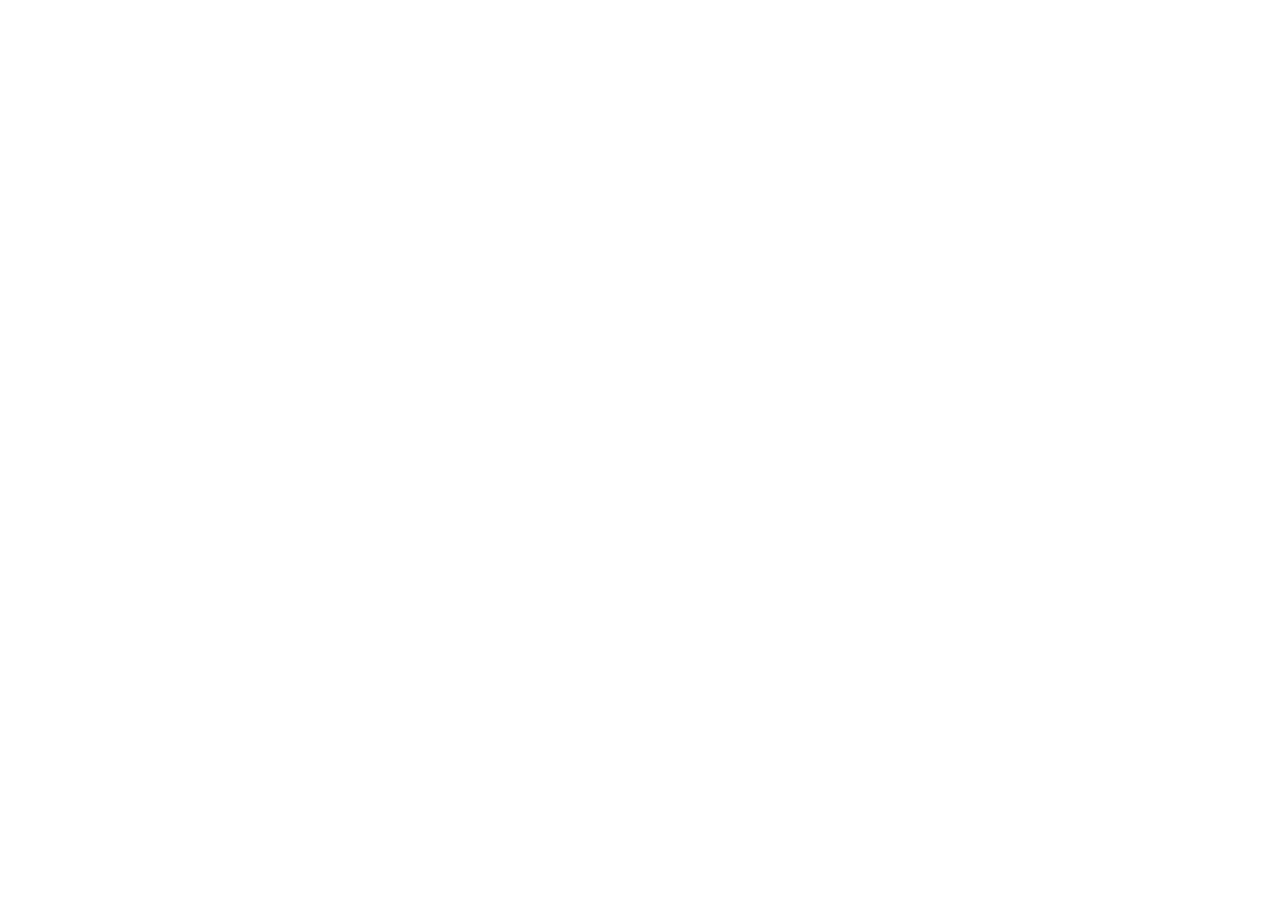
==== index.html @ c77d4682 "Update" ====
<!doctype html>
<html lang="en">
    <head>
        <meta charset="UTF-8" />
        <meta name="viewport" content="width=device-width, initial-scale=1.0" />

        <title>Whispering Pines</title>

        <link rel="stylesheet" href="css/style.css" />
    </head>

    <body></body>
</html>
---- css/style.css ----
:root {
    /* Colors */
    --primary-color: #2f5d50;
    --primary-dark: #1e3d34;
    --primary-light: #4f8a74;

    --background-light: #f5f8f6;
    --background-white: #ffffff;

    --text-dark: #2b2b2b;
    --text-light: #666666;

    /* Effects */
    --overlay: rgba(0, 0, 0, 0.35);
    --shadow: rgba(0, 0, 0, 0.15);

    /* Common Values */
    --border-radius: 10px;
    --section-padding: 80px;
}
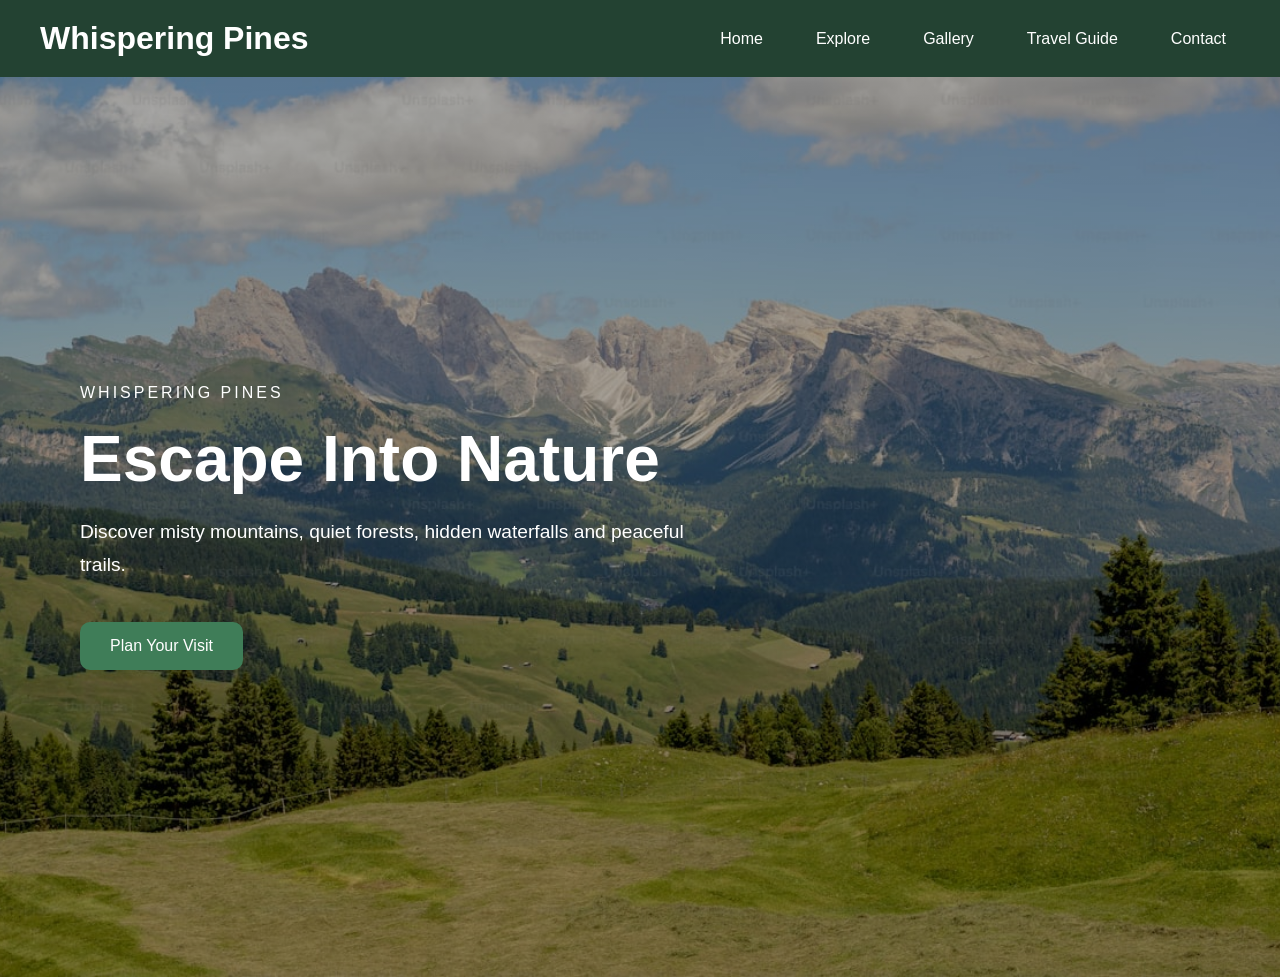
==== commit 40ba3ff1: "update" ====
--- a/index.html
+++ b/index.html
@@ -9,5 +9,40 @@
         <link rel="stylesheet" href="css/style.css" />
     </head>
 
-    <body></body>
+    <body>
+        <header>
+            <nav>
+                <h1>Whispering Pines</h1>
+
+                <ul>
+                    <li><a href="index.html">Home</a></li>
+                    <li><a href="explore.html">Explore</a></li>
+                    <li><a href="gallery.html">Gallery</a></li>
+                    <li><a href="travel-guide.html">Travel Guide</a></li>
+                    <li><a href="contact.html">Contact</a></li>
+                </ul>
+            </nav>
+        </header>
+
+        <main>
+            <section class="hero">
+                <div class="hero-content">
+                    <p class="hero-tag">Whispering Pines</p>
+
+                    <h2>Escape Into Nature</h2>
+
+                    <p class="hero-text">
+                        Discover misty mountains, quiet forests, hidden
+                        waterfalls and peaceful trails.
+                    </p>
+
+                    <a href="travel-guide.html" class="btn">
+                        Plan Your Visit
+                    </a>
+                </div>
+            </section>
+        </main>
+
+        <footer></footer>
+    </body>
 </html>
--- a/css/style.css
+++ b/css/style.css
@@ -1,8 +1,8 @@
 :root {
     /* Colors */
-    --primary-color: #2f5d50;
-    --primary-dark: #1e3d34;
-    --primary-light: #4f8a74;
+    --primary-color: #3f7d58;
+    --primary-dark: #234232;
+    --primary-light: #5f9b76;
 
     --background-light: #f5f8f6;
     --background-white: #ffffff;
@@ -18,3 +18,123 @@
     --border-radius: 10px;
     --section-padding: 80px;
 }
+
+* {
+    margin: 0;
+    padding: 0;
+    box-sizing: border-box;
+    user-select: none;
+}
+
+body {
+    font-family: Arial, sans-serif;
+    color: var(--text-dark);
+    background-color: var(--background-light);
+}
+
+header {
+    background-color: var(--primary-dark);
+}
+
+nav h1 {
+    color: var(--background-white);
+    font-size: 2rem;
+    white-space: nowrap;
+}
+
+nav {
+    display: flex;
+    justify-content: space-between;
+    align-items: center;
+
+    padding: 20px 40px;
+}
+
+nav ul {
+    list-style: none;
+
+    display: flex;
+
+    gap: 25px;
+}
+
+nav a {
+    text-decoration: none;
+    color: var(--background-white);
+
+    padding: 8px 14px;
+    border-radius: var(--border-radius);
+
+    transition:
+        background-color 0.3s,
+        color 0.3s;
+
+    -webkit-tap-highlight-color: transparent;
+}
+
+nav a:active {
+    background-color: var(--primary-color);
+}
+
+.hero {
+    height: 100vh;
+    padding: var(--section-padding);
+
+    display: flex;
+    align-items: center;
+
+    background-image:
+        linear-gradient(var(--overlay), var(--overlay)),
+        url("../images/image2.jpeg");
+
+    background-size: cover;
+    background-position: center;
+}
+
+.hero-content {
+    max-width: 650px;
+}
+
+.hero-tag {
+    color: var(--background-white);
+    text-transform: uppercase;
+    letter-spacing: 3px;
+    margin-bottom: 20px;
+}
+
+.hero h2 {
+    font-size: 4rem;
+    color: var(--background-white);
+    margin-bottom: 20px;
+}
+
+.hero-text {
+    font-size: 1.2rem;
+    color: var(--background-white);
+
+    line-height: 1.7;
+
+    margin-bottom: 40px;
+}
+
+.btn {
+    display: inline-block;
+
+    text-decoration: none;
+
+    background-color: var(--primary-color);
+    color: var(--background-white);
+
+    padding: 15px 30px;
+
+    border-radius: var(--border-radius);
+
+    transition:
+        background-color 0.3s,
+        transform 0.3s;
+}
+
+.btn:active {
+    background-color: var(--primary-light);
+    transform: scale(1.05);
+}
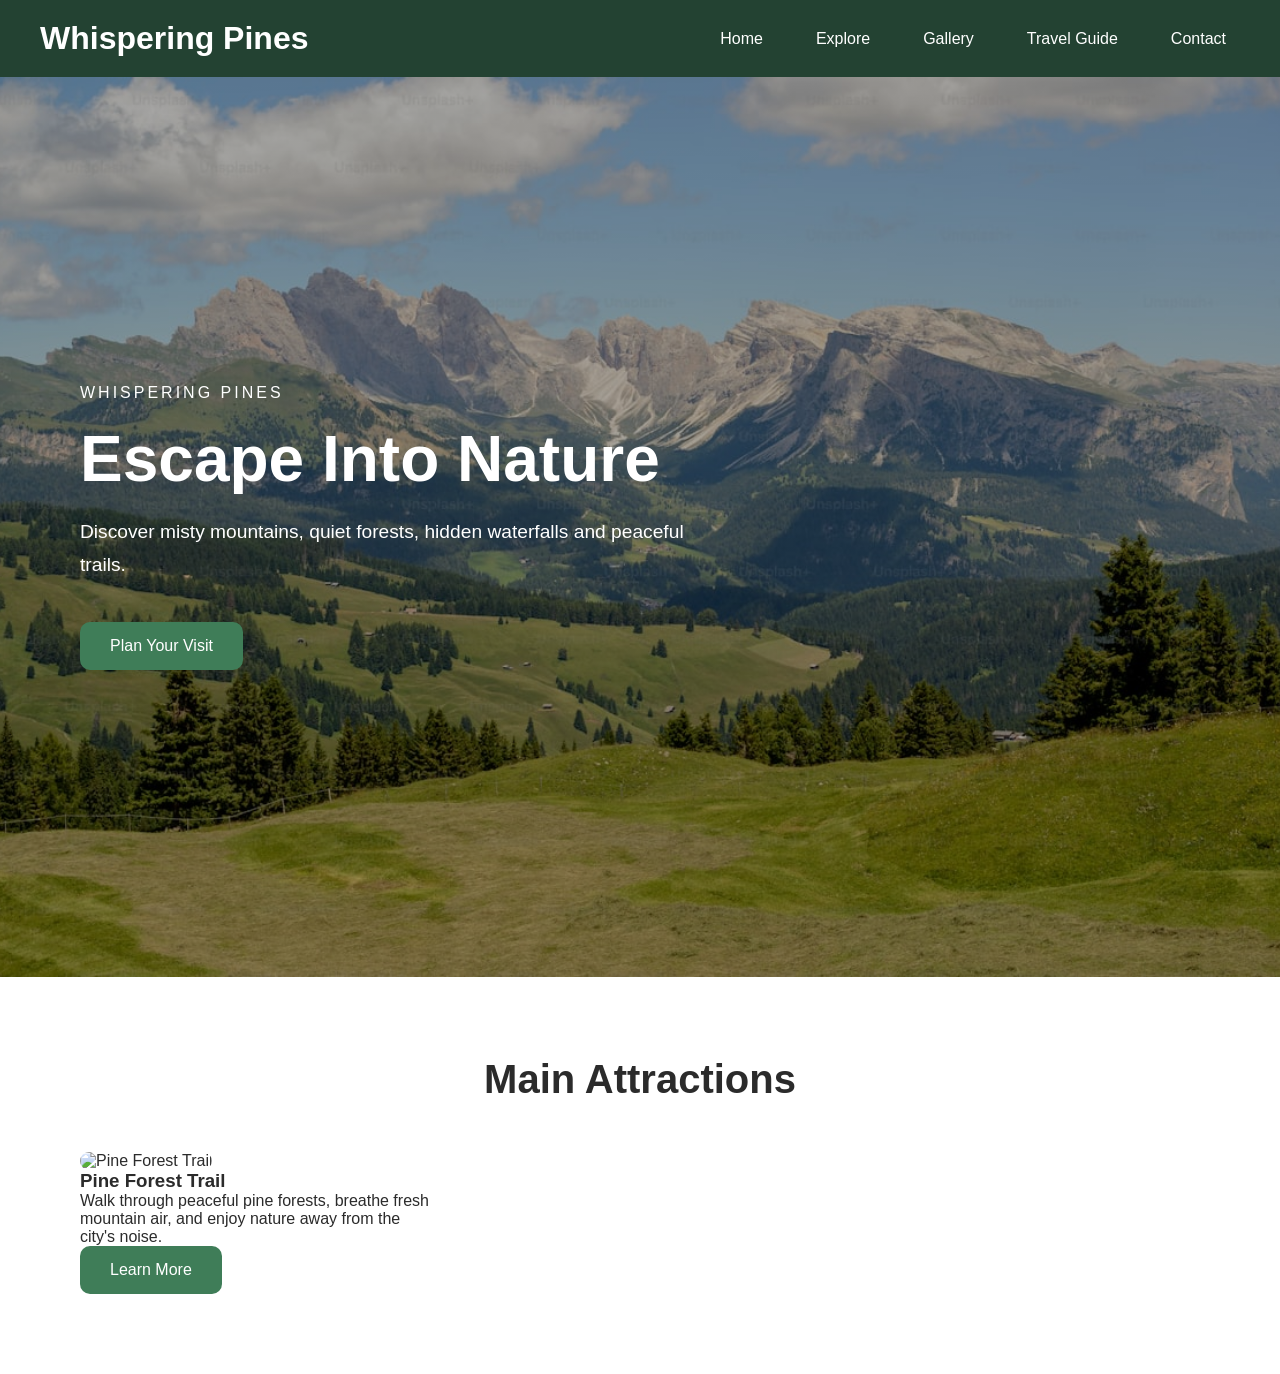
==== commit 279e0fa8: "update" ====
--- a/index.html
+++ b/index.html
@@ -41,6 +41,33 @@
                     </a>
                 </div>
             </section>
+
+            <section class="attractions">
+                <h2>Main Attractions</h2>
+
+                <div class="attraction-cards">
+                    <article class="card">
+                        <img
+                            src="images/pine-forest.jpg"
+                            alt="Pine Forest Trail"
+                        />
+
+                        <h3>Pine Forest Trail</h3>
+
+                        <p>
+                            Walk through peaceful pine forests, breathe fresh
+                            mountain air, and enjoy nature away from the city's
+                            noise.
+                        </p>
+
+                        <a href="explore.html" class="btn"> Learn More </a>
+                    </article>
+
+                    <article class="card"></article>
+
+                    <article class="card"></article>
+                </div>
+            </section>
         </main>
 
         <footer></footer>
--- a/css/style.css
+++ b/css/style.css
@@ -138,3 +138,33 @@
     background-color: var(--primary-light);
     transform: scale(1.05);
 }
+
+.btn:hover {
+    background-color: var(--primary-light);
+    transform: translateY(-3px);
+}
+
+.attractions {
+    padding: var(--section-padding);
+    background-color: var(--background-white);
+}
+
+.attractions h2 {
+    text-align: center;
+    font-size: 2.5rem;
+    margin-bottom: 50px;
+}
+.card img {
+    width: 100%;
+    height: 250px;
+
+    object-fit: cover;
+
+    border-radius: var(--border-radius);
+}
+
+.attraction-cards {
+    display: grid;
+    grid-template-columns: repeat(3, 1fr);
+    gap: 30px;
+}
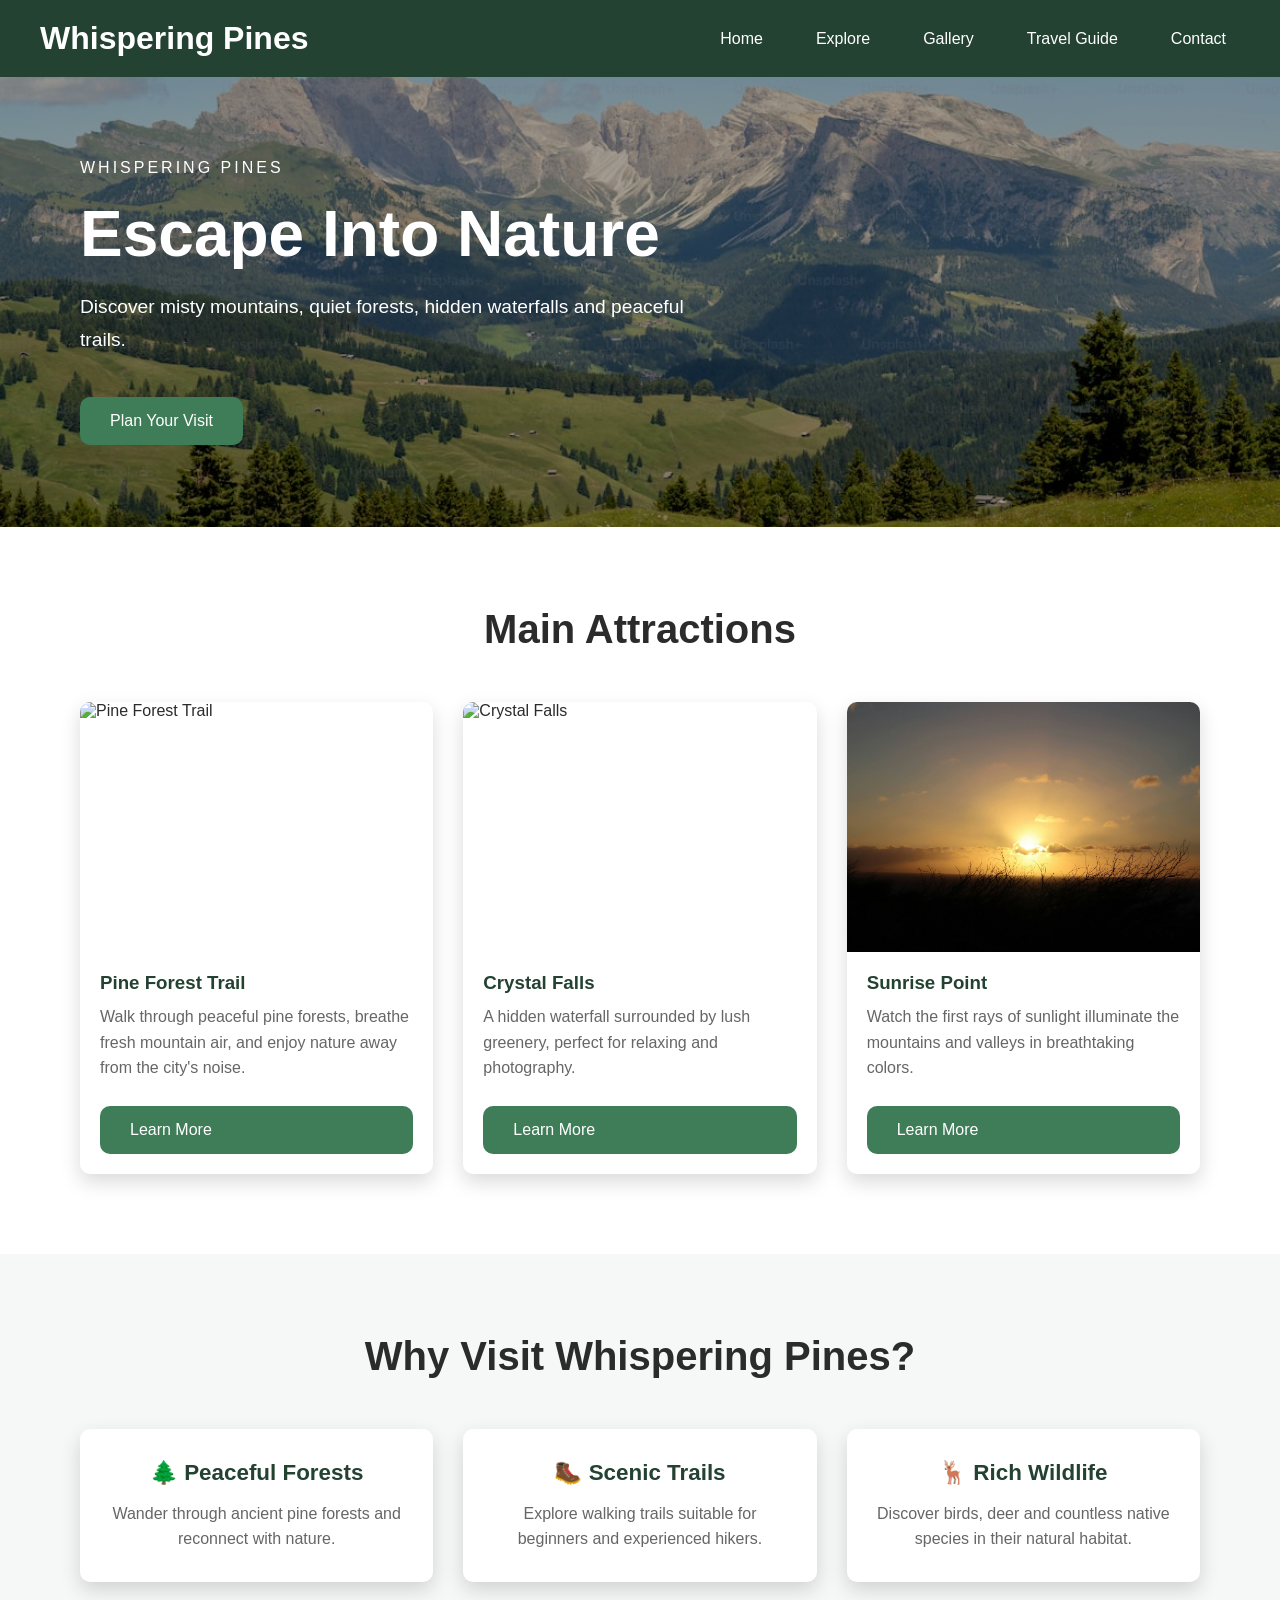
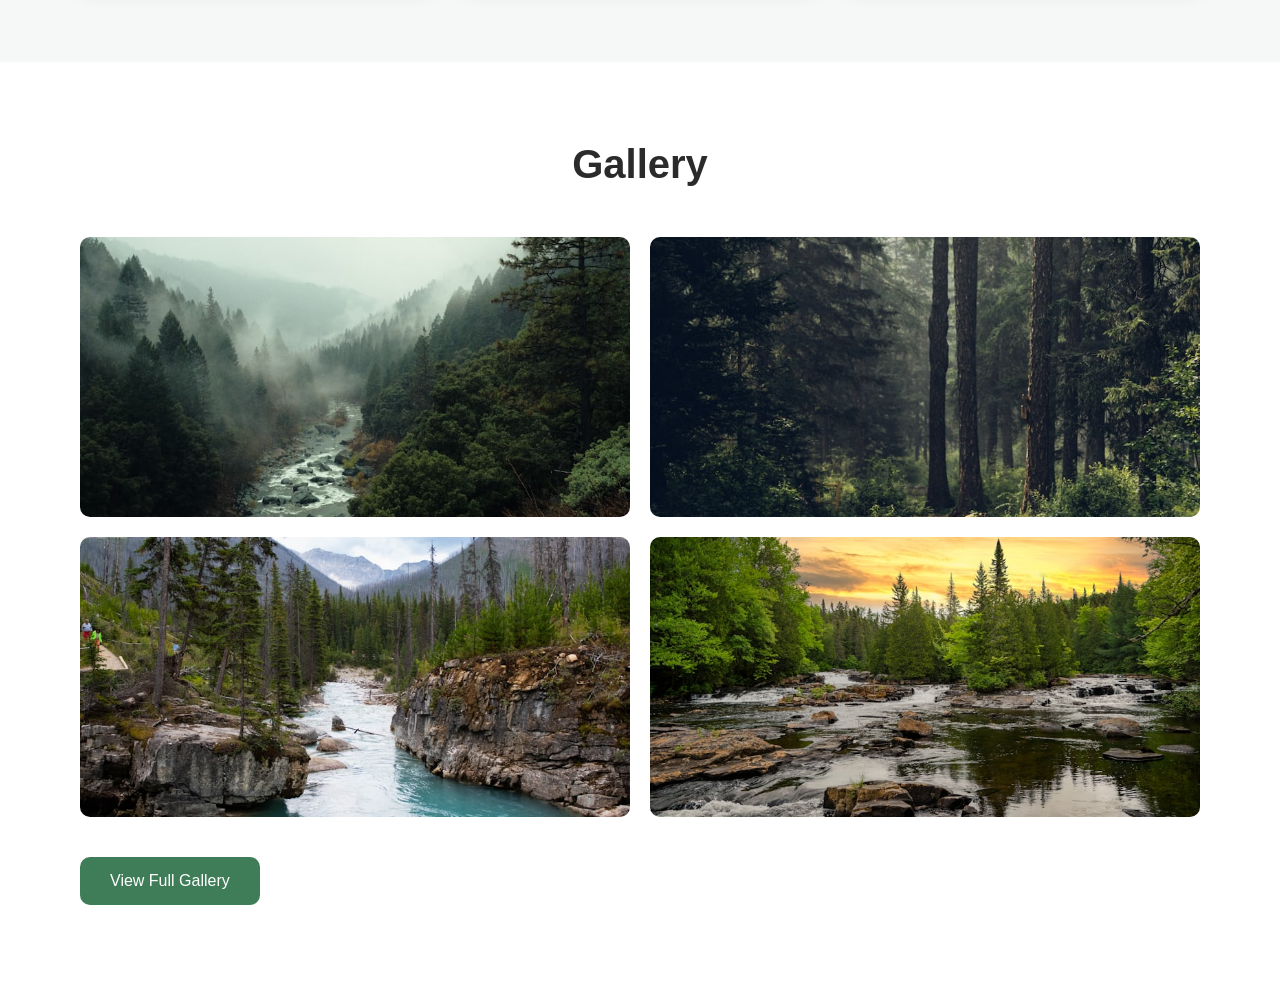
==== commit b27ca2a1: "update" ====
--- a/index.html
+++ b/index.html
@@ -63,10 +63,85 @@
                         <a href="explore.html" class="btn"> Learn More </a>
                     </article>
 
-                    <article class="card"></article>
+                    <article class="card">
+                        <img
+                            src="images/crystal-falls.jpg"
+                            alt="Crystal Falls"
+                        />
 
-                    <article class="card"></article>
+                        <h3>Crystal Falls</h3>
+
+                        <p>
+                            A hidden waterfall surrounded by lush greenery,
+                            perfect for relaxing and photography.
+                        </p>
+
+                        <a href="explore.html" class="btn">Learn More</a>
+                    </article>
+
+                    <article class="card">
+                        <img
+                            src="images/sunrise-point.jpg"
+                            alt="Sunrise Point"
+                        />
+
+                        <h3>Sunrise Point</h3>
+
+                        <p>
+                            Watch the first rays of sunlight illuminate the
+                            mountains and valleys in breathtaking colors.
+                        </p>
+
+                        <a href="explore.html" class="btn">Learn More</a>
+                    </article>
                 </div>
+            </section>
+            <section class="why-visit">
+                <h2>Why Visit Whispering Pines?</h2>
+
+                <div class="features">
+                    <article class="feature">
+                        <h3>🌲 Peaceful Forests</h3>
+
+                        <p>
+                            Wander through ancient pine forests and reconnect
+                            with nature.
+                        </p>
+                    </article>
+
+                    <article class="feature">
+                        <h3>🥾 Scenic Trails</h3>
+
+                        <p>
+                            Explore walking trails suitable for beginners and
+                            experienced hikers.
+                        </p>
+                    </article>
+
+                    <article class="feature">
+                        <h3>🦌 Rich Wildlife</h3>
+
+                        <p>
+                            Discover birds, deer and countless native species in
+                            their natural habitat.
+                        </p>
+                    </article>
+                </div>
+            </section>
+            <section class="gallery-preview">
+                <h2>Gallery</h2>
+
+                <div class="gallery-grid">
+                    <img src="images/gallery1.jpeg" alt="Mountain View" />
+
+                    <img src="images/gallery2.jpeg" alt="Pine Forest" />
+
+                    <img src="images/gallery3.jpeg" alt="Crystal Falls" />
+
+                    <img src="images/gallery4.jpeg" alt="Sunrise Point" />
+                </div>
+
+                <a href="gallery.html" class="btn"> View Full Gallery </a>
             </section>
         </main>
 
--- a/css/style.css
+++ b/css/style.css
@@ -77,7 +77,7 @@
 }
 
 .hero {
-    height: 100vh;
+    height: 50vh;
     padding: var(--section-padding);
 
     display: flex;
@@ -89,10 +89,12 @@
 
     background-size: cover;
     background-position: center;
+    /* border: 20px solid; */
 }
 
 .hero-content {
     max-width: 650px;
+    /* border: 2px solid; */
 }
 
 .hero-tag {
@@ -100,6 +102,7 @@
     text-transform: uppercase;
     letter-spacing: 3px;
     margin-bottom: 20px;
+    /* border: 2px solid; */
 }
 
 .hero h2 {
@@ -159,8 +162,6 @@
     height: 250px;
 
     object-fit: cover;
-
-    border-radius: var(--border-radius);
 }
 
 .attraction-cards {
@@ -168,3 +169,120 @@
     grid-template-columns: repeat(3, 1fr);
     gap: 30px;
 }
+
+.card {
+    background-color: var(--background-white);
+
+    border-radius: var(--border-radius);
+
+    box-shadow: 0 8px 20px var(--shadow);
+
+    overflow: hidden;
+    display: flex;
+    flex-direction: column;
+
+    transition:
+        transform 0.3s,
+        box-shadow 0.3s;
+}
+
+.card h3 {
+    margin: 20px 20px 10px;
+    color: var(--primary-dark);
+}
+.card p {
+    margin: 0 20px 25px;
+    color: var(--text-light);
+    line-height: 1.6;
+}
+
+.card .btn {
+    margin: auto 20px 20px;
+}
+
+.card:hover {
+    transform: translateY(-8px);
+    box-shadow: 0 16px 30px var(--shadow);
+}
+
+.why-visit {
+    padding: var(--section-padding);
+    background-color: var(--background-light);
+}
+
+.why-visit h2 {
+    text-align: center;
+    font-size: 2.5rem;
+    margin-bottom: 50px;
+}
+
+.features {
+    display: grid;
+    grid-template-columns: repeat(3, 1fr);
+    gap: 30px;
+}
+
+.feature {
+    background-color: var(--background-white);
+
+    padding: 30px;
+
+    border-radius: var(--border-radius);
+
+    box-shadow: 0 8px 20px var(--shadow);
+
+    text-align: center;
+
+    transition:
+        transform 0.3s,
+        box-shadow 0.3s;
+}
+
+.feature h3 {
+    margin-bottom: 15px;
+    color: var(--primary-dark);
+
+    font-size: 1.4rem;
+}
+
+.feature p {
+    color: var(--text-light);
+
+    line-height: 1.6;
+}
+
+.feature:hover {
+    transform: translateY(-8px);
+    box-shadow: 0 16px 30px var(--shadow);
+}
+
+.gallery-preview {
+    padding: var(--section-padding);
+    background-color: var(--background-white);
+}
+
+.gallery-preview h2 {
+    text-align: center;
+    font-size: 2.5rem;
+    margin-bottom: 50px;
+}
+
+.gallery-grid {
+    display: grid;
+
+    grid-template-columns: repeat(2, 1fr);
+
+    gap: 20px;
+
+    margin-bottom: 40px;
+}
+.gallery-grid img {
+    width: 100%;
+    height: 280px;
+
+    object-fit: cover;
+
+    border-radius: var(--border-radius);
+
+    display: block;
+}
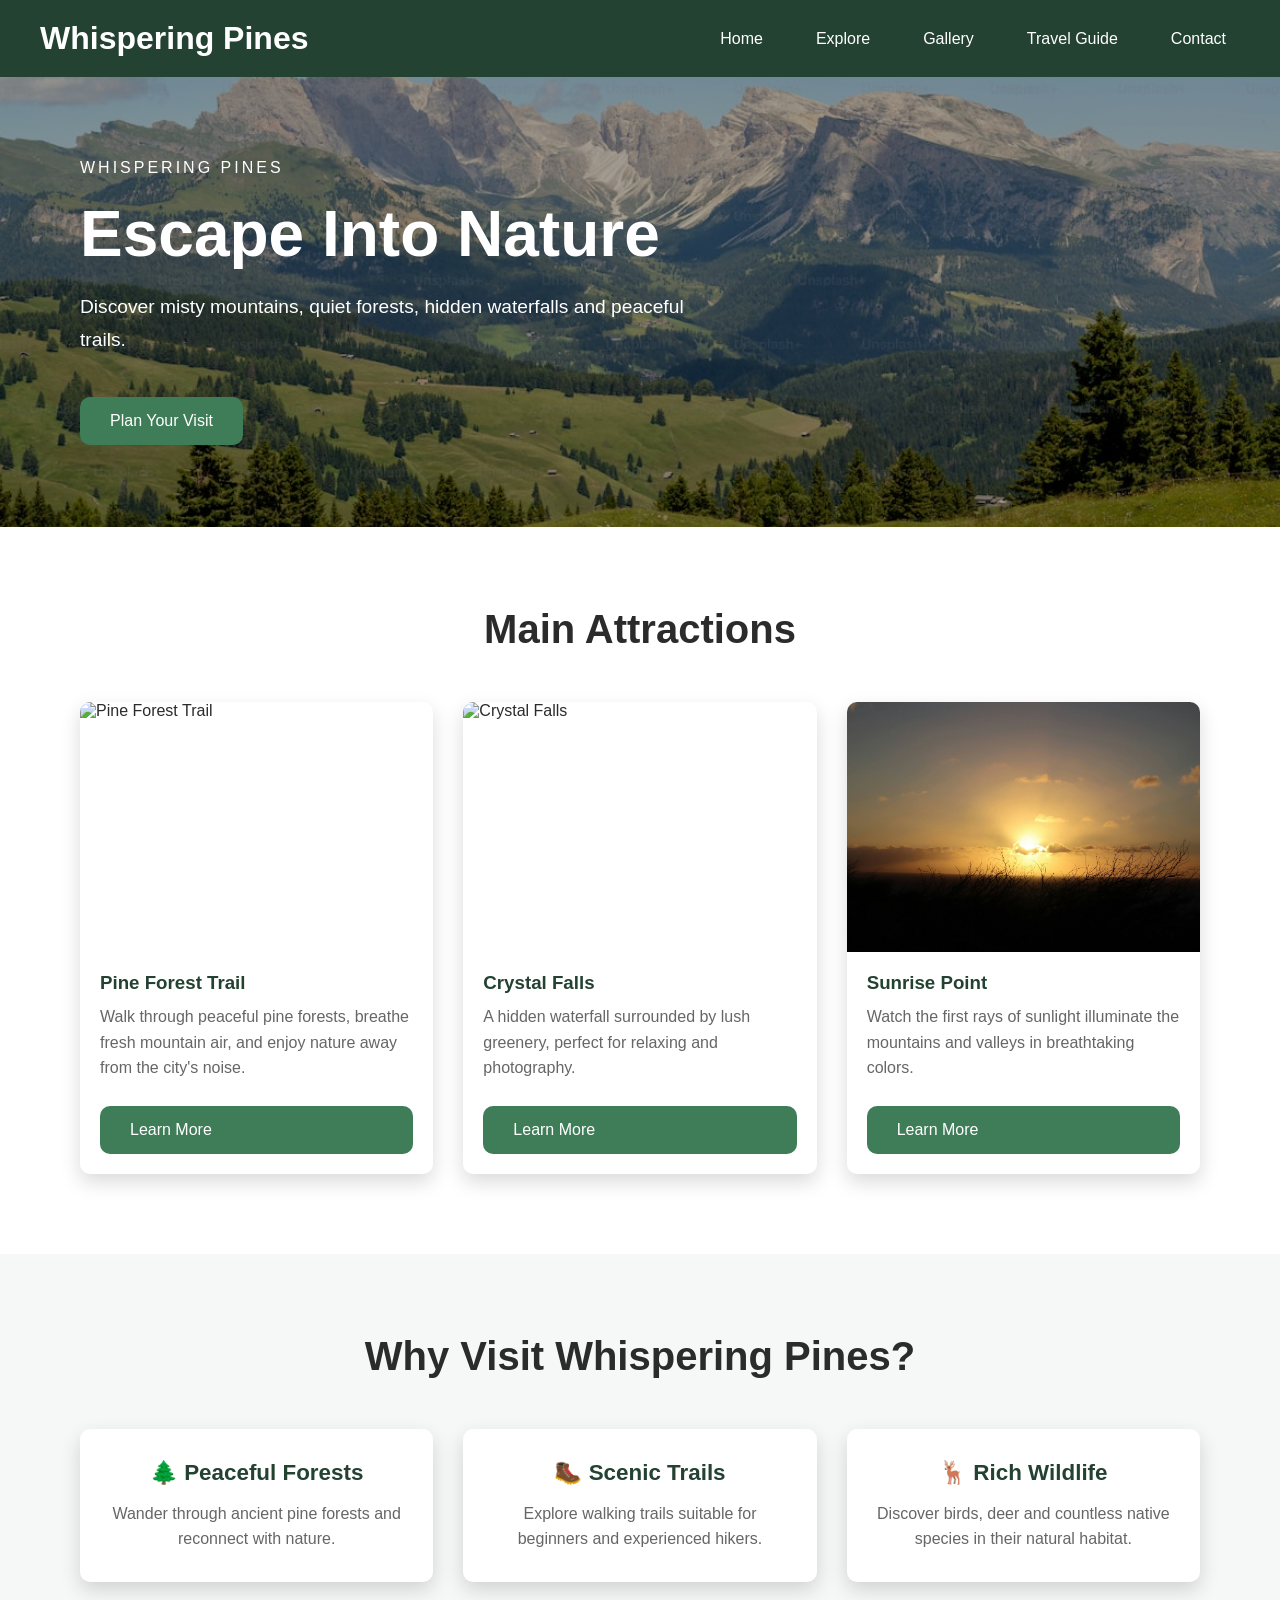
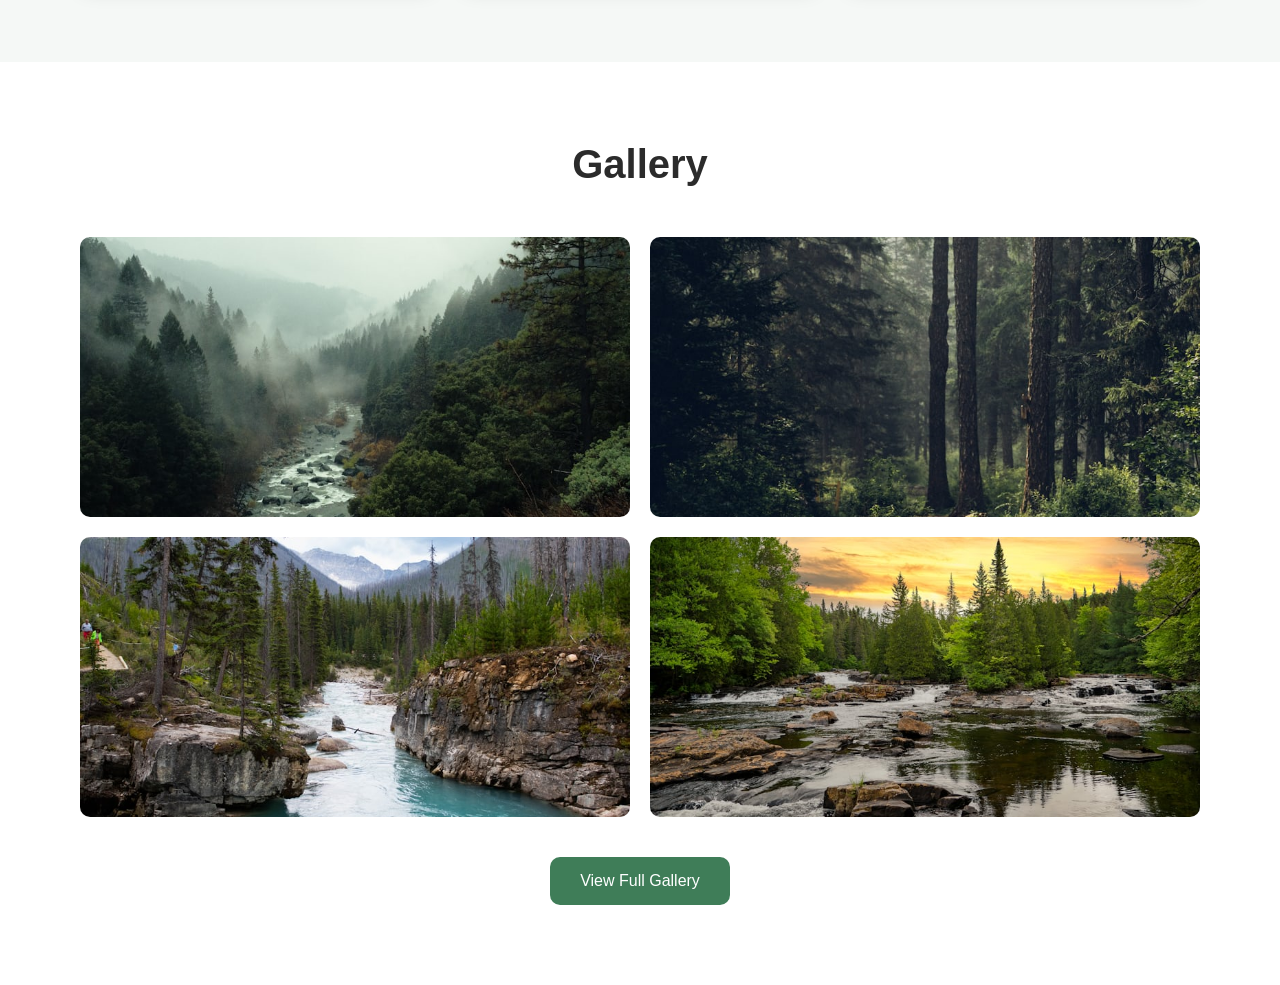
==== commit 51fe12c2: "update" ====
--- a/index.html
+++ b/index.html
@@ -140,8 +140,9 @@
 
                     <img src="images/gallery4.jpeg" alt="Sunrise Point" />
                 </div>
-
-                <a href="gallery.html" class="btn"> View Full Gallery </a>
+                <div class="gallery-btn">
+                    <a href="gallery.html" class="btn"> View Full Gallery </a>
+                </div>
             </section>
         </main>
 
--- a/css/style.css
+++ b/css/style.css
@@ -285,4 +285,8 @@
     border-radius: var(--border-radius);
 
     display: block;
-}+}
+.gallery-btn {
+    text-align: center;
+    /* border: 2px solid; */
+}
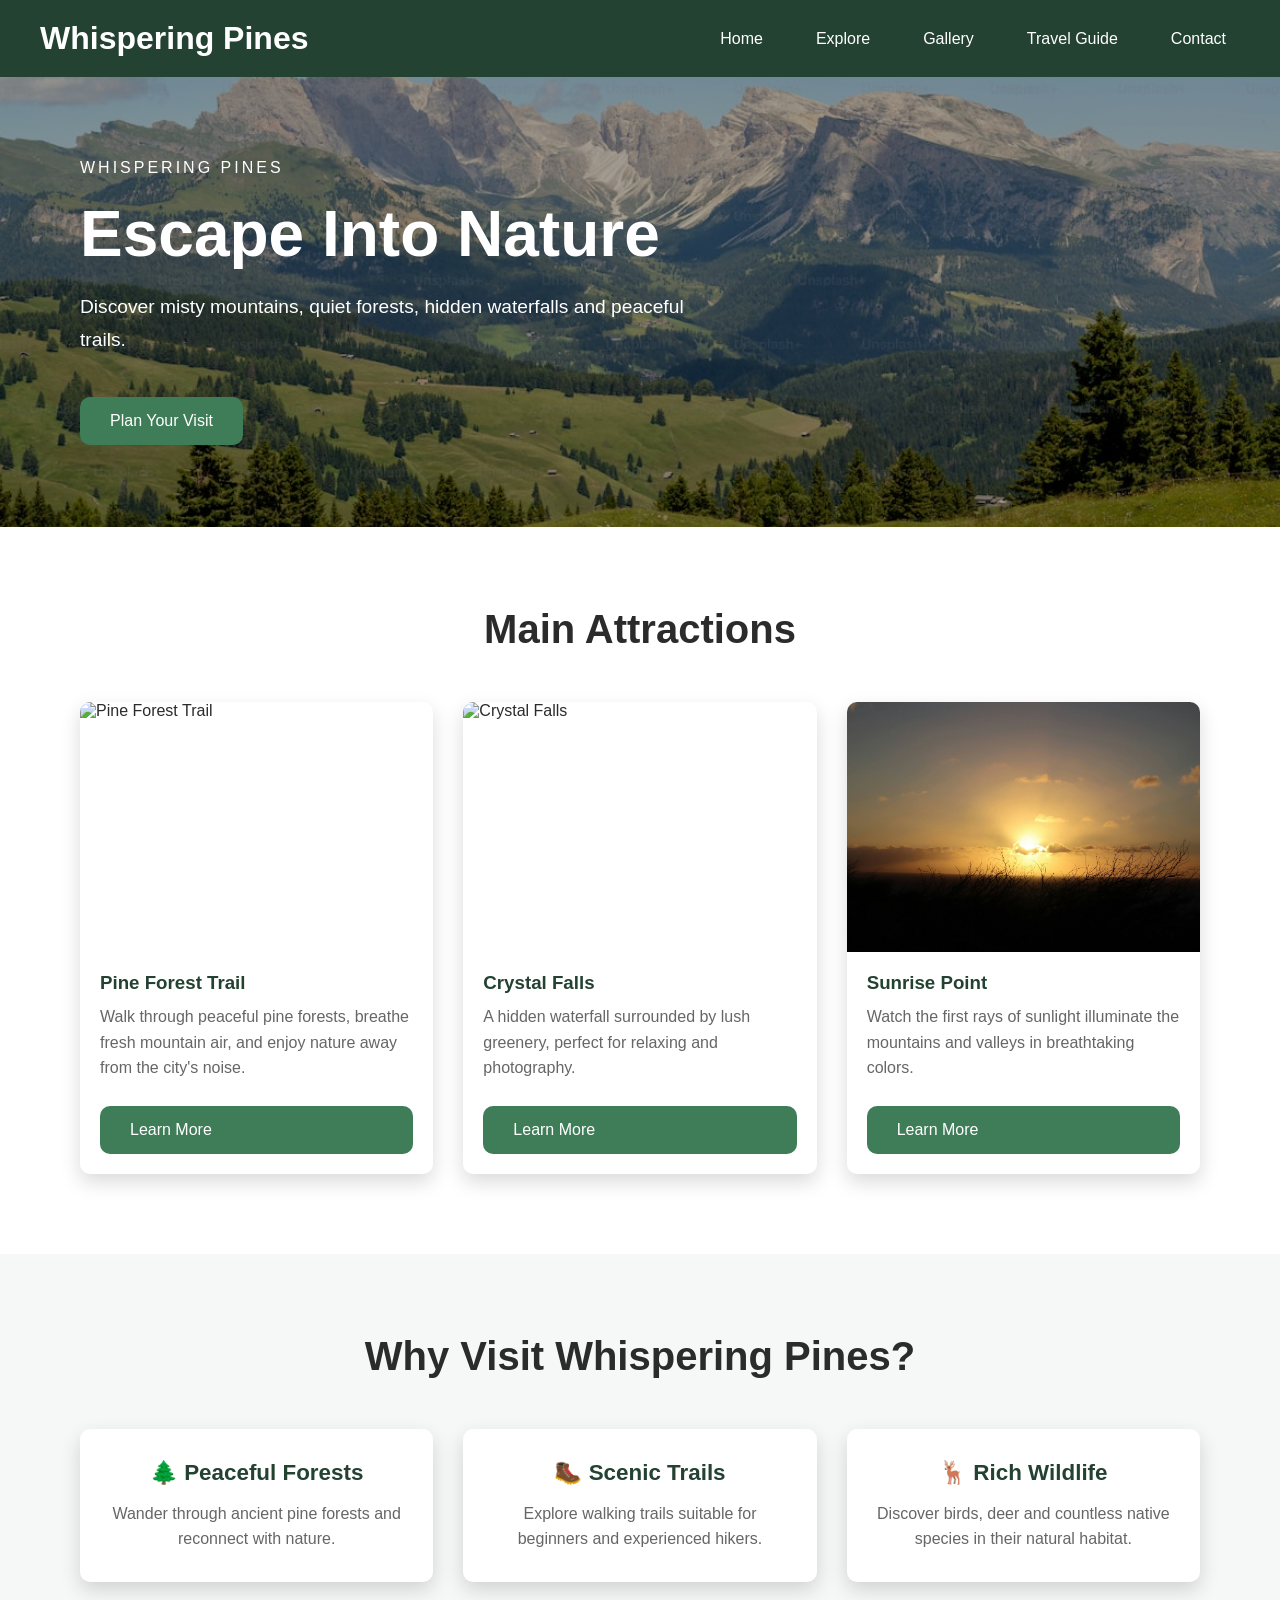
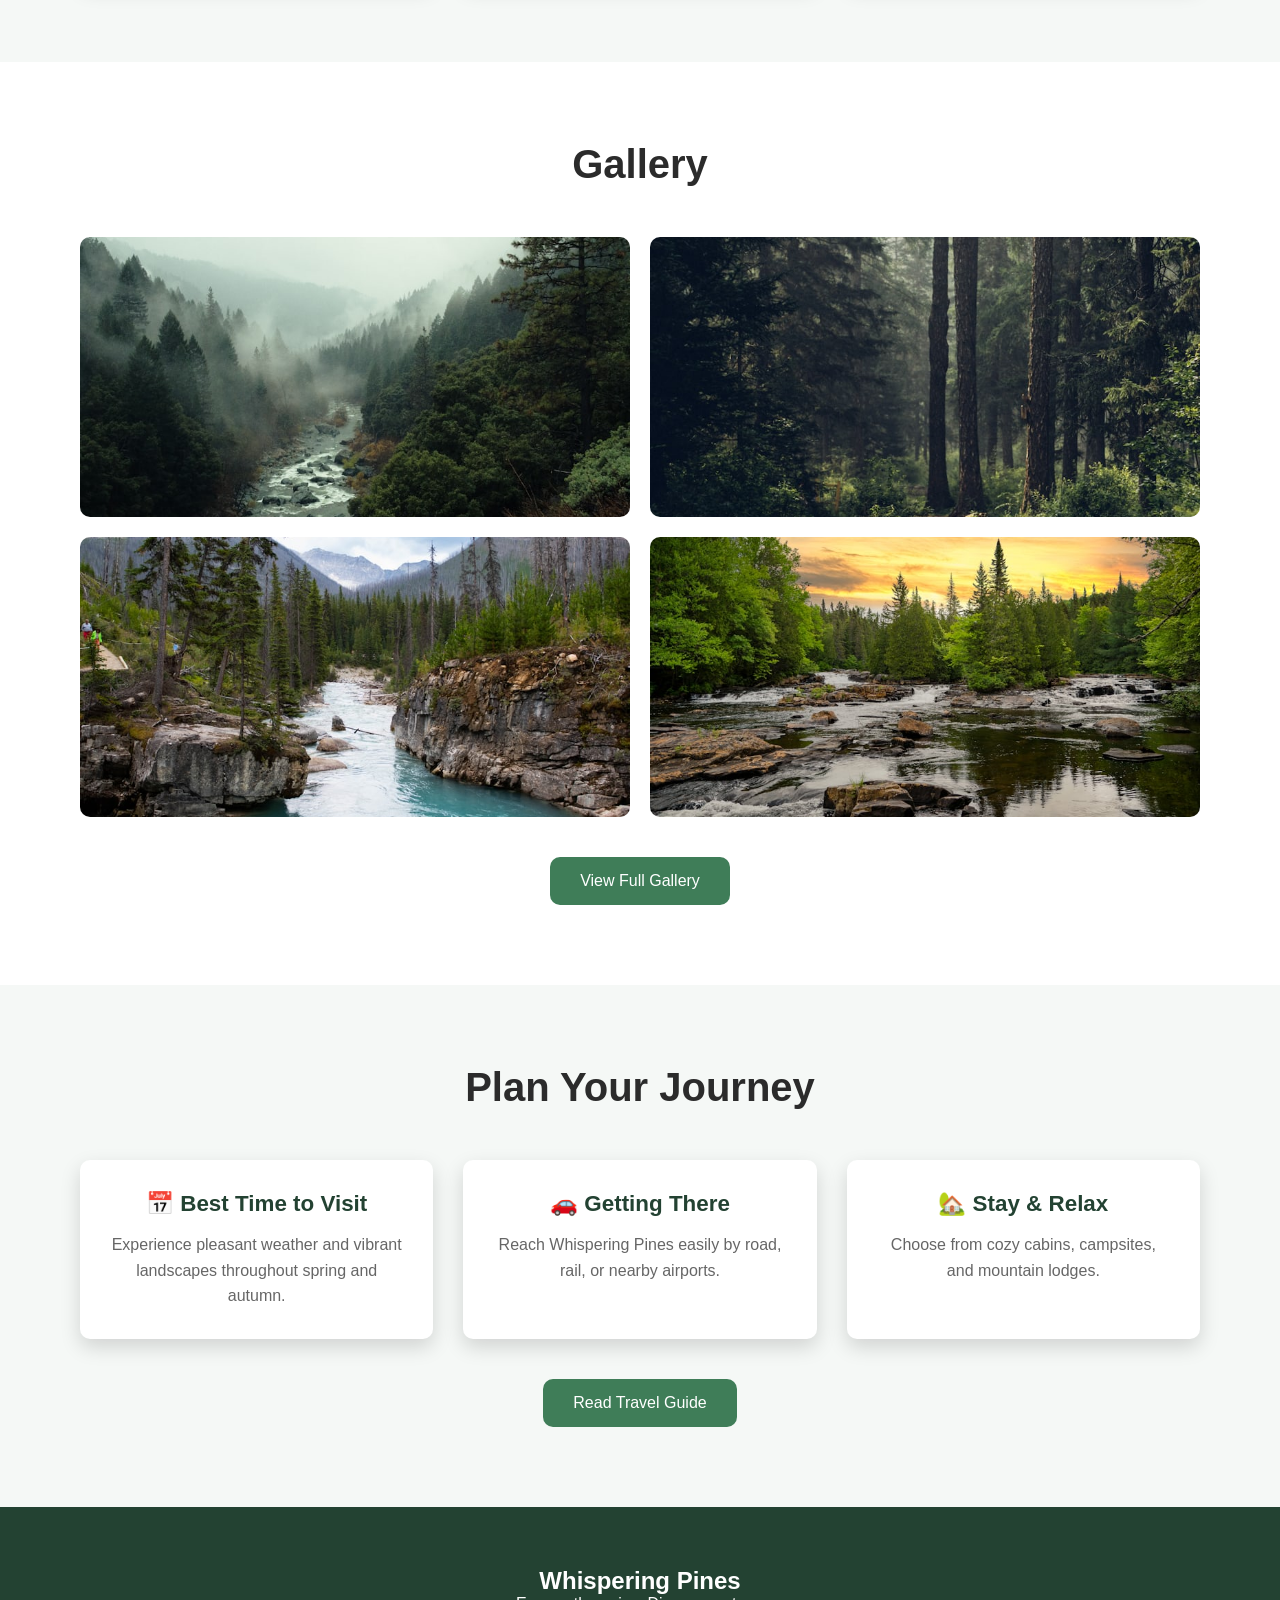
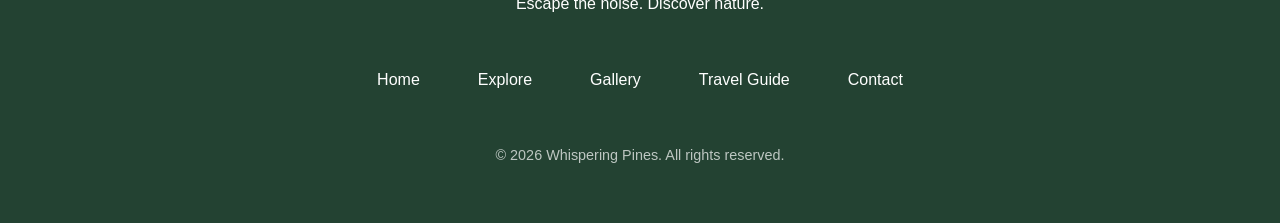
==== commit 8d69bec1: "Explore page updated" ====
--- a/index.html
+++ b/index.html
@@ -144,8 +144,66 @@
                     <a href="gallery.html" class="btn"> View Full Gallery </a>
                 </div>
             </section>
+            <section class="travel-preview">
+                <h2>Plan Your Journey</h2>
+
+                <div class="travel-cards">
+                    <article class="travel-card">
+                        <h3>📅 Best Time to Visit</h3>
+
+                        <p>
+                            Experience pleasant weather and vibrant landscapes
+                            throughout spring and autumn.
+                        </p>
+                    </article>
+
+                    <article class="travel-card">
+                        <h3>🚗 Getting There</h3>
+
+                        <p>
+                            Reach Whispering Pines easily by road, rail, or
+                            nearby airports.
+                        </p>
+                    </article>
+
+                    <article class="travel-card">
+                        <h3>🏡 Stay & Relax</h3>
+
+                        <p>
+                            Choose from cozy cabins, campsites, and mountain
+                            lodges.
+                        </p>
+                    </article>
+                </div>
+
+                <div class="travel-btn">
+                    <a href="travel-guide.html" class="btn">
+                        Read Travel Guide
+                    </a>
+                </div>
+            </section>
         </main>
 
-        <footer></footer>
+        <footer>
+            <h2>Whispering Pines</h2>
+
+            <p>Escape the noise. Discover nature.</p>
+
+            <nav class="footer-nav">
+                <a href="index.html">Home</a>
+
+                <a href="explore.html">Explore</a>
+
+                <a href="gallery.html">Gallery</a>
+
+                <a href="travel-guide.html">Travel Guide</a>
+
+                <a href="contact.html">Contact</a>
+            </nav>
+
+            <p class="copyright">
+                © 2026 Whispering Pines. All rights reserved.
+            </p>
+        </footer>
     </body>
 </html>
--- a/css/style.css
+++ b/css/style.css
@@ -290,3 +290,198 @@
     text-align: center;
     /* border: 2px solid; */
 }
+
+.travel-preview {
+    padding: var(--section-padding);
+    background-color: var(--background-light);
+}
+
+.travel-preview h2 {
+    text-align: center;
+    font-size: 2.5rem;
+    margin-bottom: 50px;
+}
+
+.travel-cards {
+    display: grid;
+    grid-template-columns: repeat(3, 1fr);
+    gap: 30px;
+}
+
+.travel-card {
+    background-color: var(--background-white);
+
+    padding: 30px;
+
+    border-radius: var(--border-radius);
+
+    box-shadow: 0 8px 20px var(--shadow);
+
+    text-align: center;
+
+    transition:
+        transform 0.3s,
+        box-shadow 0.3s;
+}
+
+.travel-card h3 {
+    margin-bottom: 15px;
+    color: var(--primary-dark);
+
+    font-size: 1.4rem;
+}
+
+.travel-card p {
+    color: var(--text-light);
+    line-height: 1.6;
+}
+
+.travel-card:hover {
+    transform: translateY(-8px);
+    box-shadow: 0 16px 30px var(--shadow);
+}
+
+.travel-btn {
+    text-align: center;
+    margin-top: 40px;
+}
+
+footer {
+    background-color: var(--primary-dark);
+    color: var(--background-white);
+
+    padding: 60px 40px;
+
+    text-align: center;
+}
+
+.footer-nav {
+    display: flex;
+
+    justify-content: center;
+
+    gap: 30px;
+
+    margin: 30px 0;
+}
+
+.footer-nav a {
+    color: var(--background-white);
+
+    text-decoration: none;
+}
+
+.copyright {
+    color: rgba(255, 255, 255, 0.7);
+
+    font-size: 0.9rem;
+}
+
+.explore-hero {
+    background-image:
+        linear-gradient(var(--overlay), var(--overlay)),
+        url("../images/explore-hero.jpg");
+}
+
+.destination {
+    display: flex;
+
+    align-items: flex-start;
+
+    gap: 60px;
+
+    padding: 50px 80px;
+}
+
+.destination img {
+    width: 50%;
+
+    height: 350px;
+
+    object-fit: cover;
+
+    border-radius: var(--border-radius);
+
+    display: block;
+}
+
+.destination-content {
+    flex: 1;
+}
+
+.destination-content h2 {
+    font-size: 2rem;
+    color: var(--primary-dark);
+
+    margin-bottom: 20px;
+}
+
+.destination-content p {
+    color: var(--text-light);
+
+    line-height: 1.7;
+
+    margin-bottom: 25px;
+}
+
+.destination-content ul {
+    margin-left: 20px;
+
+    margin-bottom: 30px;
+}
+
+.destination-content li {
+    margin-bottom: 10px;
+}
+
+.reverse {
+    flex-direction: row-reverse;
+}
+
+.travel-tips {
+    padding: var(--section-padding);
+    background-color: var(--background-light);
+}
+
+.travel-tips h2 {
+    text-align: center;
+    font-size: 2.5rem;
+    margin-bottom: 50px;
+}
+
+.tips-grid {
+    display: grid;
+    grid-template-columns: repeat(3, 1fr);
+    gap: 30px;
+}
+
+.tip {
+    background-color: var(--background-white);
+
+    padding: 30px;
+
+    border-radius: var(--border-radius);
+
+    box-shadow: 0 8px 20px var(--shadow);
+
+    text-align: center;
+
+    transition:
+        transform 0.3s,
+        box-shadow 0.3s;
+}
+
+.tip h3 {
+    color: var(--primary-dark);
+    margin-bottom: 15px;
+}
+
+.tip p {
+    color: var(--text-light);
+    line-height: 1.6;
+}
+
+.tip:hover {
+    transform: translateY(-8px);
+    box-shadow: 0 16px 30px var(--shadow);
+}
